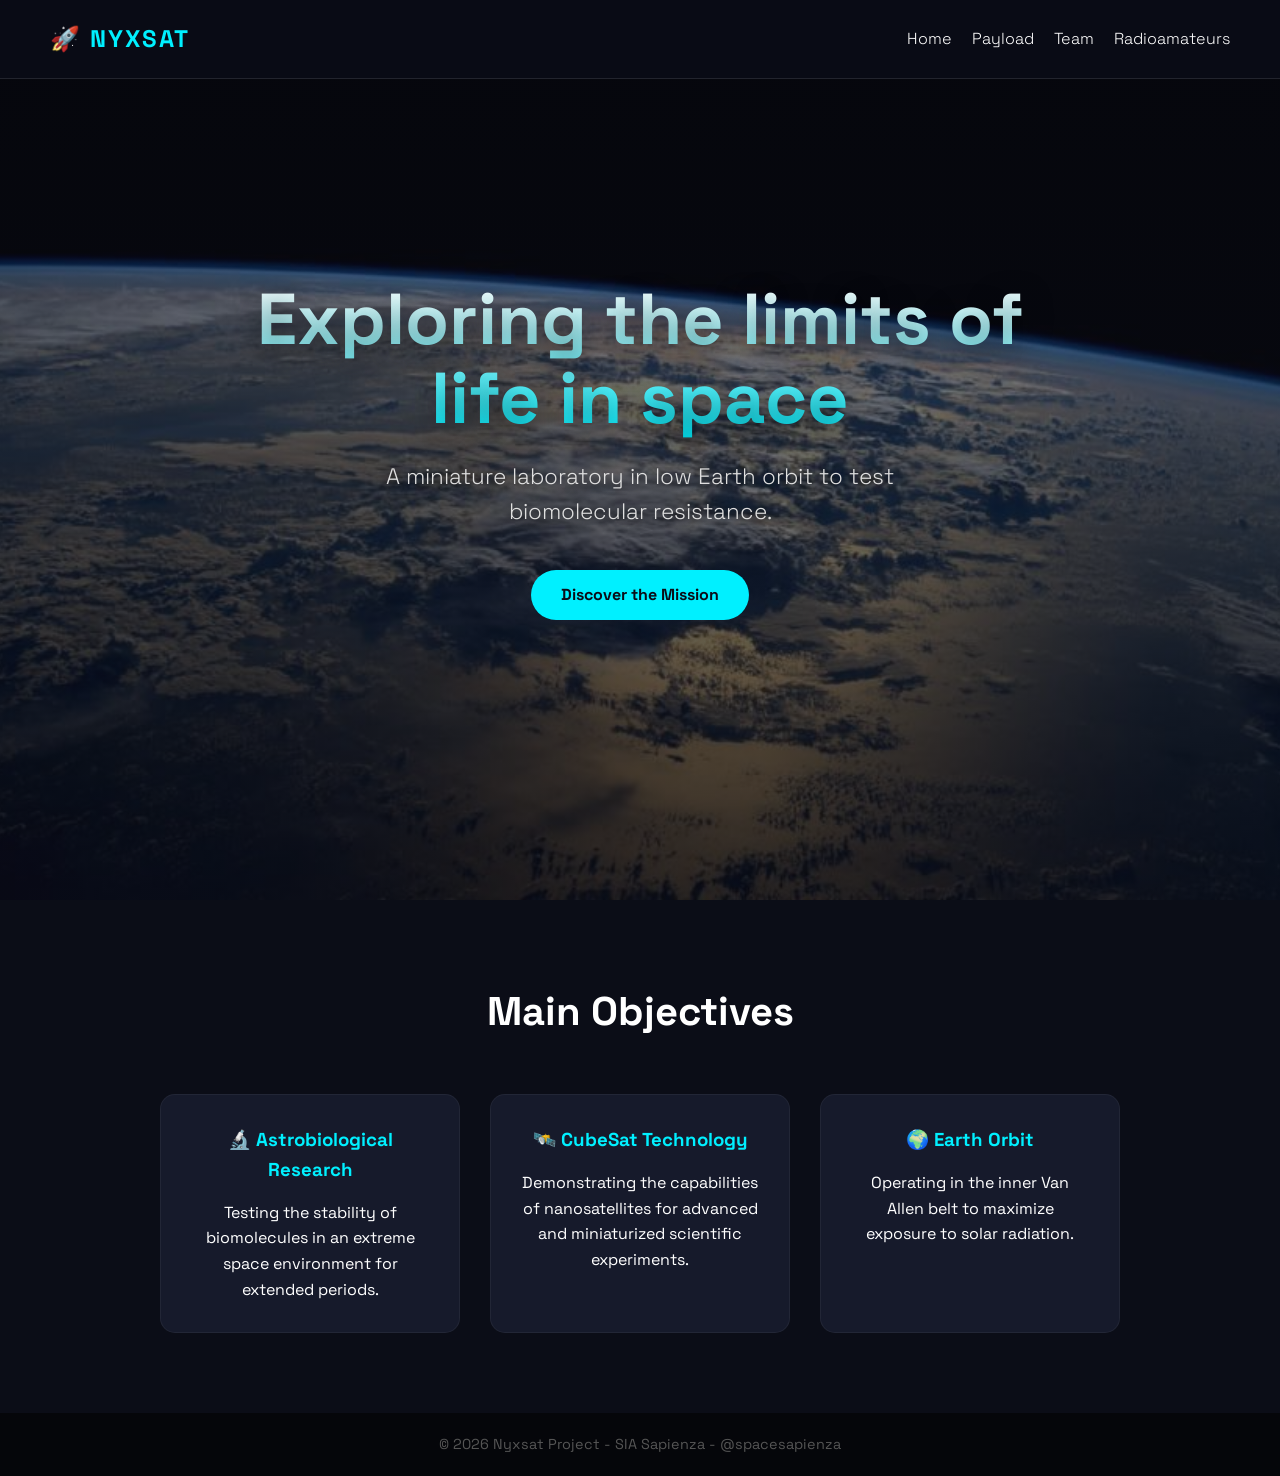
==== index.html @ 01fd977b "[FEATURE] Prima struttura del sito Struttura del sito con informazioni fittizie, mobile friendly" ====
<!DOCTYPE html>
<html lang="it">
<head>
    <meta charset="UTF-8">
    <meta name="viewport" content="width=device-width, initial-scale=1.0">
    <title>Nyxsat</title>
    <link rel="stylesheet" href="/public/css/style.css">
    <link href="https://fonts.googleapis.com/css2?family=Space+Grotesk:wght@300;400;700&display=swap" rel="stylesheet">
</head>
<body>
    <header>
        <div class="logo">🚀 Nyxsat</div>
        <button class="menu-toggle" aria-label="Toggle menu">
            <span></span>
            <span></span>
            <span></span>
        </button>
        <nav>
            <ul>
                <li><a href="/index.html">Home</a></li>
                <li><a href="/public/pages/payload.html">Payload</a></li>
                <li><a href="/public/pages/team.html">Team</a></li>
                <li><a href="/public/pages/communication.html">Radioamateurs</a></li>
            </ul>
        </nav>
    </header>
    <main>
        <section id="home" class="hero">
            <div class="hero-content">
                <h1>Exploring the limits of life in space</h1>
                <p>A miniature laboratory in low Earth orbit to test biomolecular resistance.</p>
                <a href="#mission" class="btn">Discover the Mission</a>
            </div>
        </section>
        <section id="mission" class="features">
            <h2>Main Objectives</h2>
            <div class="cards">
                <div class="card">
                    <h3>🔬 Astrobiological Research</h3>
                    <p>Testing the stability of biomolecules in an extreme space environment for extended periods.</p>
                </div>
                <div class="card">
                    <h3>🛰️ CubeSat Technology</h3>
                    <p>Demonstrating the capabilities of nanosatellites for advanced and miniaturized scientific experiments.</p>
                </div>
                <div class="card">
                    <h3>🌍 Earth Orbit</h3>
                    <p>Operating in the inner Van Allen belt to maximize exposure to solar radiation.</p>
                </div>
            </div>
        </section>
    </main>
    <footer>
        <p>&copy; 2026 Nyxsat Project - SIA Sapienza - @spacesapienza</p>
    </footer>
    <script src="/public/js/main.js"></script>
</body>
</html>
---- public/css/style.css ----
html {
    scroll-behavior: smooth;
}
* {
    margin: 0;
    padding: 0;
    box-sizing: border-box;
    font-family: 'Space Grotesk', sans-serif;
}
body {
    background-color: #0b0d17;
    color: #ffffff;
    line-height: 1.6;
}
main {
    animation: fadeIn 0.6s ease-out;
}
@keyframes fadeIn {
    from { opacity: 0; transform: translateY(10px); }
    to { opacity: 1; transform: translateY(0); }
}
header {
    display: flex;
    justify-content: space-between;
    align-items: center;
    padding: 20px 50px;
    background: rgba(11, 13, 23, 0.9);
    position: fixed;
    width: 100%;
    top: 0;
    z-index: 1000;
    backdrop-filter: blur(10px);
    border-bottom: 1px solid rgba(255, 255, 255, 0.1);
}
.logo {
    font-size: 1.5rem;
    font-weight: 700;
    color: #00f0ff;
    text-transform: uppercase;
    letter-spacing: 2px;
}
nav ul {
    list-style: none;
    display: flex;
    gap: 20px;
}
nav a {
    color: #fff;
    text-decoration: none;
    font-weight: 300;
    transition: color 0.3s;
}
nav a:hover {
    color: #00f0ff;
}
.hero {
    height: 100vh;
    display: flex;
    align-items: center;
    justify-content: center;
    text-align: center;
    background-image: linear-gradient(rgba(11, 13, 23, 0.5), rgba(11, 13, 23, 0.7)), url("/public/img/earth-from-leo.jpg");
    background-size: cover;
    background-position: center;
    background-repeat: no-repeat;
    padding: 0 20px;
}
.hero-content {
    max-width: 800px;
    z-index: 1;
}
.hero h1 {
    font-size: 4.5rem;
    margin-bottom: 20px;
    background: -webkit-linear-gradient(#fff, #00f0ff);
    -webkit-background-clip: text;
    -webkit-text-fill-color: transparent;
    text-shadow: 0 10px 30px rgba(0, 0, 0, 0.5);
    line-height: 1.1;
}
.hero p {
    font-size: 1.4rem;
    margin-bottom: 40px;
    max-width: 650px;
    margin-inline: auto;
    color: #e0e0e0;
    text-shadow: 0 2px 10px rgba(0, 0, 0, 0.8);
    font-weight: 300;
}
.page-hero {
    height: 40vh;
    display: flex;
    align-items: center;
    justify-content: center;
    text-align: center;
    background: radial-gradient(circle at center, #1a1a2e 0%, #0b0d17 100%);
    padding: 0 20px;
    margin-top: 60px;
}
.page-hero h1 {
    font-size: 3rem;
    margin-bottom: 20px;
    background: -webkit-linear-gradient(#fff, #00f0ff);
    -webkit-background-clip: text;
    -webkit-text-fill-color: transparent;
}
.content-section {
    padding: 50px;
    max-width: 900px;
    margin: 0 auto;
    font-size: 1.1rem;
    color: #ddd;
}
.content-section h2 {
    color: #00f0ff;
    margin-bottom: 25px;
    font-size: 2rem;
    text-align: center;
}
.content-section p {
    margin-bottom: 20px;
}
.btn {
    display: inline-block;
    padding: 12px 30px;
    background: #00f0ff;
    color: #0b0d17;
    text-decoration: none;
    font-weight: 700;
    border-radius: 30px;
    transition: transform 0.3s, box-shadow 0.3s;
}
.btn:hover {
    transform: translateY(-3px);
    box-shadow: 0 10px 20px rgba(0, 240, 255, 0.3);
}
.features {
    padding: 80px 50px;
    text-align: center;
}
.features h2 {
    font-size: 2.5rem;
    margin-bottom: 50px;
}
.cards {
    display: flex;
    justify-content: center;
    gap: 30px;
    flex-wrap: wrap;
}
.card {
    background: #161a2b;
    padding: 30px;
    border-radius: 15px;
    width: 300px;
    border: 1px solid rgba(255, 255, 255, 0.05);
    transition: transform 0.3s;
}
.card:hover {
    transform: translateY(-10px);
    border-color: #00f0ff;
}
.card h3 {
    margin-bottom: 15px;
    color: #00f0ff;
}
footer {
    text-align: center;
    padding: 20px;
    background: #05060a;
    color: #555;
    font-size: 0.9rem;
}

/* --- MOBILE RESPONSIVE --- */
.menu-toggle {
    display: none;
    flex-direction: column;
    gap: 6px;
    background: none;
    border: none;
    cursor: pointer;
    z-index: 1001;
}
.menu-toggle span {
    display: block;
    width: 25px;
    height: 2px;
    background: #00f0ff;
    transition: 0.3s;
}

@media (max-width: 768px) {
    header {
        padding: 15px 25px;
    }
    .menu-toggle {
        display: flex;
    }
    nav {
        position: fixed;
        top: 0;
        right: -100%;
        width: 80%;
        height: 100vh;
        background: rgba(11, 13, 23, 0.98);
        backdrop-filter: blur(20px);
        display: flex;
        align-items: center;
        justify-content: center;
        transition: 0.4s ease-in-out;
        z-index: 1000;
        border-left: 1px solid rgba(255, 255, 255, 0.1);
    }
    nav.active {
        right: 0;
    }
    nav ul {
        flex-direction: column;
        text-align: center;
        gap: 30px;
    }
    nav a {
        font-size: 1.5rem;
    }
    
    /* Hamburger Animation */
    .menu-toggle.active span:nth-child(1) {
        transform: translateY(8px) rotate(45deg);
    }
    .menu-toggle.active span:nth-child(2) {
        opacity: 0;
    }
    .menu-toggle.active span:nth-child(3) {
        transform: translateY(-8px) rotate(-45deg);
    }

    .hero h1 {
        font-size: 2.8rem;
    }
    .hero p {
        font-size: 1.1rem;
    }
    .features {
        padding: 50px 20px;
    }
    .features h2 {
        font-size: 2rem;
    }
    .cards {
        gap: 20px;
    }
    .card {
        width: 100%;
    }
    .page-hero h1 {
        font-size: 2.5rem;
    }
    .content-section {
        padding: 30px 20px;
    }
}
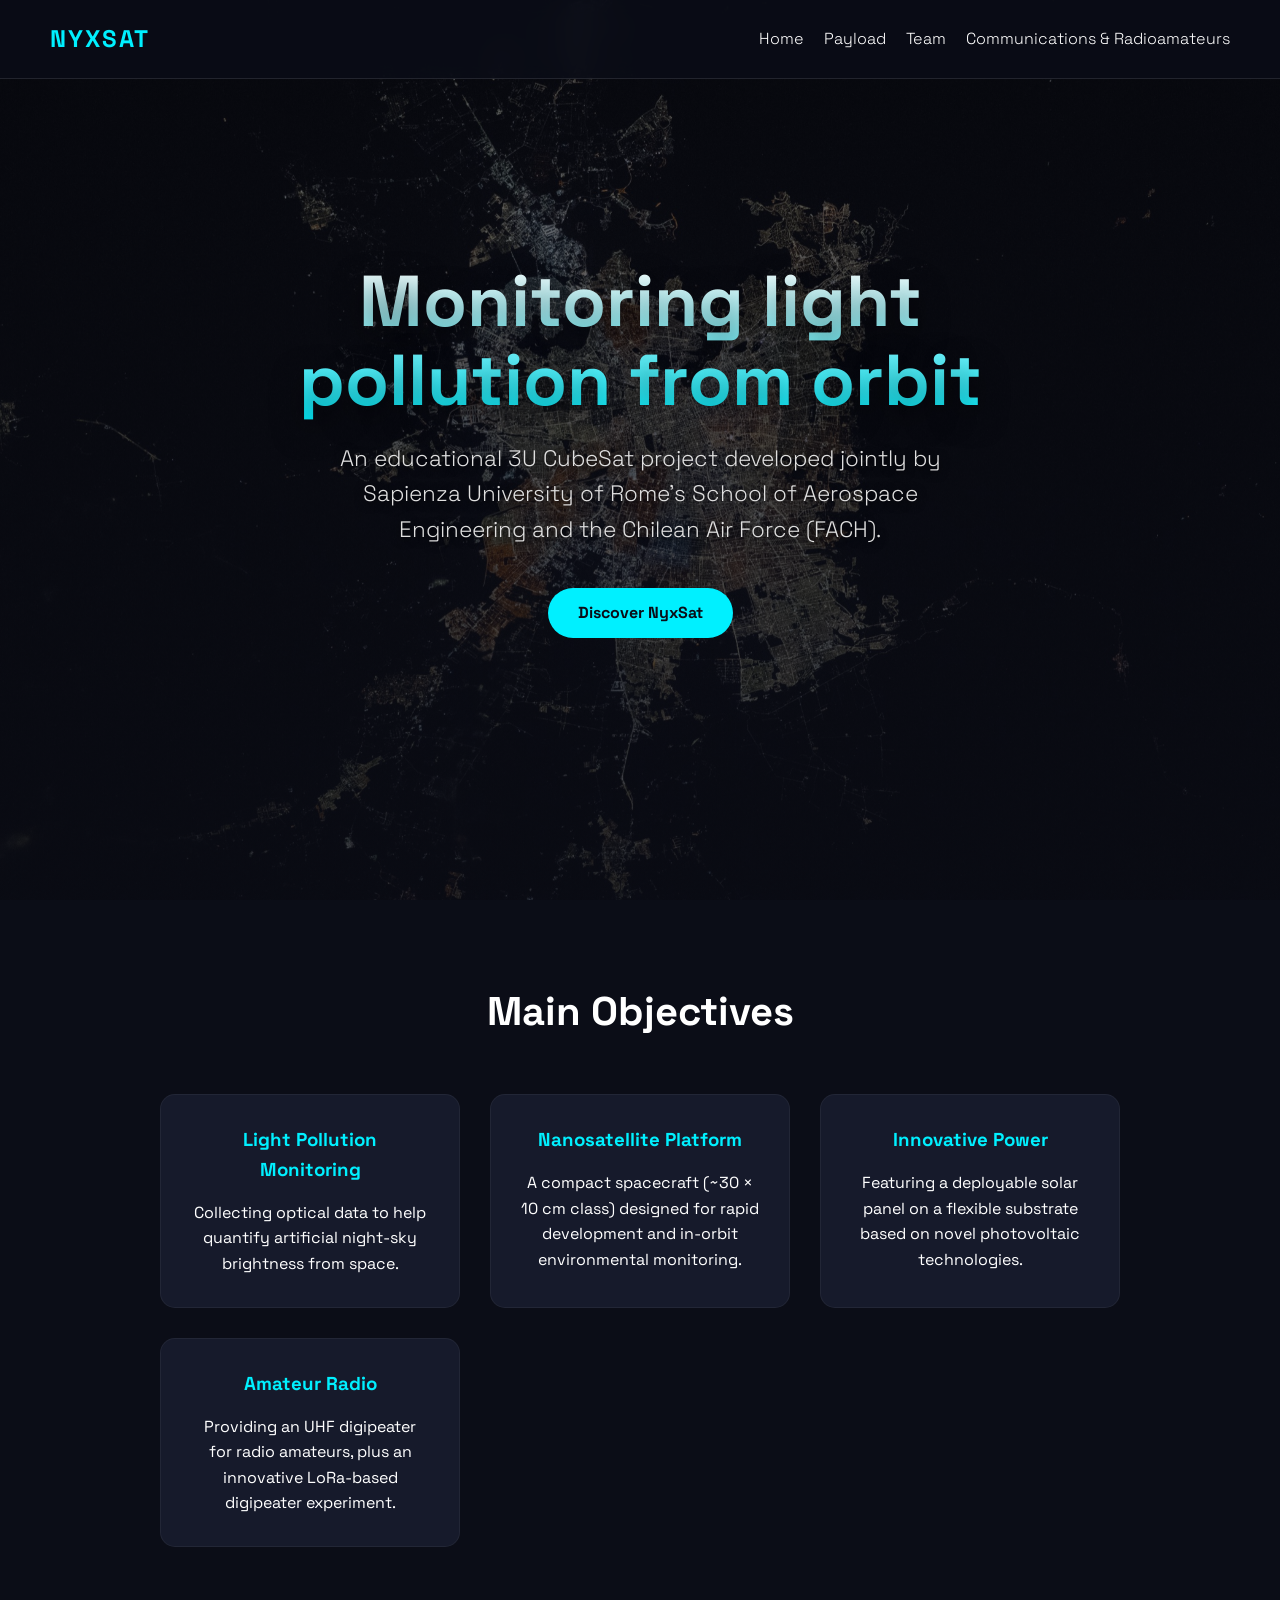
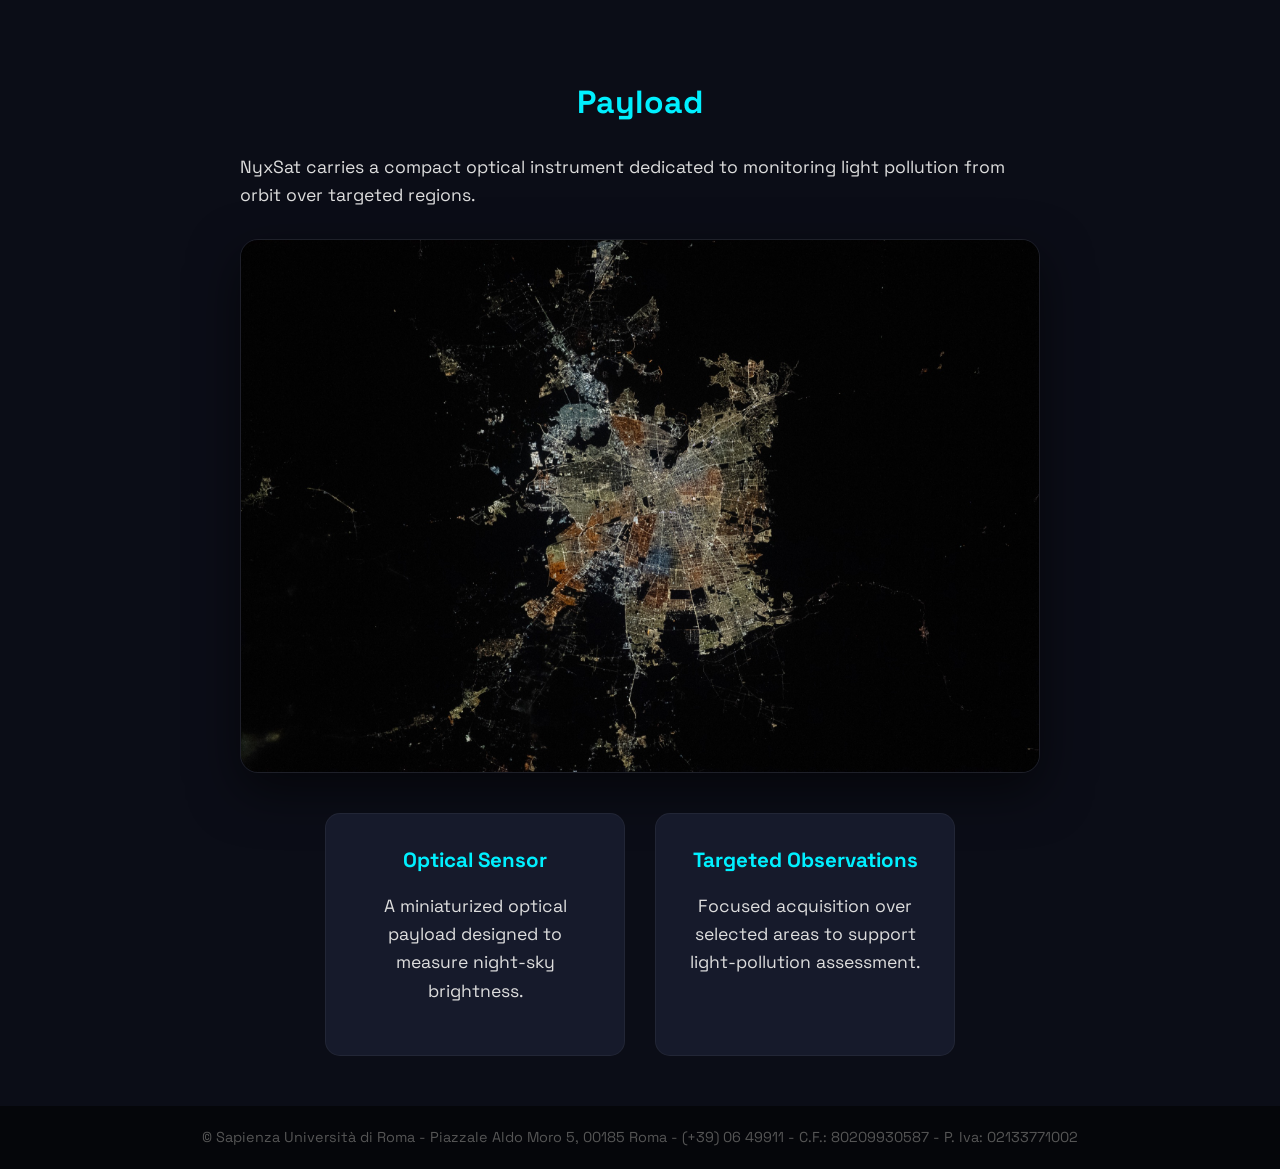
==== commit 6edd38ed: "Website updated with NyxSat informations" ====
--- a/index.html
+++ b/index.html
@@ -3,13 +3,13 @@
 <head>
     <meta charset="UTF-8">
     <meta name="viewport" content="width=device-width, initial-scale=1.0">
-    <title>Nyxsat</title>
+    <title>NyxSat</title>
     <link rel="stylesheet" href="/public/css/style.css">
     <link href="https://fonts.googleapis.com/css2?family=Space+Grotesk:wght@300;400;700&display=swap" rel="stylesheet">
 </head>
 <body>
     <header>
-        <div class="logo">🚀 Nyxsat</div>
+        <div class="logo">NyxSat</div>
         <button class="menu-toggle" aria-label="Toggle menu">
             <span></span>
             <span></span>
@@ -18,41 +18,65 @@
         <nav>
             <ul>
                 <li><a href="/index.html">Home</a></li>
-                <li><a href="/public/pages/payload.html">Payload</a></li>
+                <li><a href="#payload">Payload</a></li>
                 <li><a href="/public/pages/team.html">Team</a></li>
-                <li><a href="/public/pages/communication.html">Radioamateurs</a></li>
+	                <li><a href="/public/pages/communication.html">Communications & Radioamateurs</a></li>
             </ul>
         </nav>
     </header>
     <main>
         <section id="home" class="hero">
             <div class="hero-content">
-                <h1>Exploring the limits of life in space</h1>
-                <p>A miniature laboratory in low Earth orbit to test biomolecular resistance.</p>
-                <a href="#mission" class="btn">Discover the Mission</a>
+                <h1>Monitoring light pollution from orbit</h1>
+                <p>An educational 3U CubeSat project developed jointly by Sapienza University of Rome’s School of Aerospace Engineering and the Chilean Air Force (FACH).</p>
+                <a href="#mission" class="btn">Discover NyxSat</a>
             </div>
         </section>
         <section id="mission" class="features">
             <h2>Main Objectives</h2>
             <div class="cards">
                 <div class="card">
-                    <h3>🔬 Astrobiological Research</h3>
-                    <p>Testing the stability of biomolecules in an extreme space environment for extended periods.</p>
+                    <h3>Light Pollution Monitoring</h3>
+                    <p>Collecting optical data to help quantify artificial night-sky brightness from space.</p>
                 </div>
                 <div class="card">
-                    <h3>🛰️ CubeSat Technology</h3>
-                    <p>Demonstrating the capabilities of nanosatellites for advanced and miniaturized scientific experiments.</p>
+                    <h3>Nanosatellite Platform</h3>
+                    <p>A compact spacecraft (~30 × 10 cm class) designed for rapid development and in-orbit environmental monitoring.</p>
                 </div>
                 <div class="card">
-                    <h3>🌍 Earth Orbit</h3>
-                    <p>Operating in the inner Van Allen belt to maximize exposure to solar radiation.</p>
+                    <h3>Innovative Power</h3>
+                    <p>Featuring a deployable solar panel on a flexible substrate based on novel photovoltaic technologies.</p>
+                </div>
+                <div class="card">
+                    <h3>Amateur Radio</h3>
+                    <p>Providing an UHF digipeater for radio amateurs, plus an innovative LoRa-based digipeater experiment.</p>
                 </div>
             </div>
         </section>
-    </main>
-    <footer>
-        <p>&copy; 2026 Nyxsat Project - SIA Sapienza - @spacesapienza</p>
-    </footer>
+        <section id="payload" class="content-section">
+            <h2>Payload</h2>
+            <p>NyxSat carries a compact optical instrument dedicated to monitoring light pollution from orbit over targeted regions.</p>
+
+	            <figure class="payload-figure">
+	                <img src="/public/img/chile-night.jpg" alt="Chile (Santiago area) at night photographed from orbit, with city lights visible.">
+	            </figure>
+
+            <div class="cards">
+                <div class="card">
+                    <h3>Optical Sensor</h3>
+                    <p>A miniaturized optical payload designed to measure night-sky brightness.</p>
+                </div>
+                <div class="card">
+                    <h3>Targeted Observations</h3>
+                    <p>Focused acquisition over selected areas to support light-pollution assessment.</p>
+                </div>
+            </div>
+
+	        </section>
+	    </main>
+	    <footer>
+	        <p>© Sapienza Università di Roma - Piazzale Aldo Moro 5, 00185 Roma - (+39) 06 49911 - C.F.: 80209930587 - P. Iva: 02133771002</p>
+	    </footer>
     <script src="/public/js/main.js"></script>
 </body>
-</html>+</html>
--- a/public/css/style.css
+++ b/public/css/style.css
@@ -59,7 +59,7 @@
     align-items: center;
     justify-content: center;
     text-align: center;
-    background-image: linear-gradient(rgba(11, 13, 23, 0.5), rgba(11, 13, 23, 0.7)), url("/public/img/earth-from-leo.jpg");
+    background-image: linear-gradient(rgba(11, 13, 23, 0.55), rgba(11, 13, 23, 0.8)), url("/public/img/chile-night.jpg");
     background-size: cover;
     background-position: center;
     background-repeat: no-repeat;
@@ -97,6 +97,85 @@
     padding: 0 20px;
     margin-top: 60px;
 }
+.page-hero.team-hero {
+    background-image: linear-gradient(rgba(11, 13, 23, 0.5), rgba(11, 13, 23, 0.85)), url("/public/img/earth-from-leo.jpg");
+    background-size: cover;
+    background-position: center;
+    background-repeat: no-repeat;
+}
+.page-hero .hero-content p {
+    margin-inline: auto;
+    max-width: 760px;
+    font-size: 1.2rem;
+    color: #e0e0e0;
+    font-weight: 300;
+}
+.section-lead {
+    text-align: center;
+    max-width: 760px;
+    margin-inline: auto;
+}
+
+.partners {
+    display: flex;
+    flex-direction: column;
+    gap: 18px;
+    margin-top: 36px;
+}
+
+.partner {
+    display: flex;
+    gap: 18px;
+    align-items: center;
+    padding: 20px 22px;
+    border-radius: 18px;
+    background: rgba(255, 255, 255, 0.04);
+    border: 1px solid rgba(255, 255, 255, 0.12);
+    backdrop-filter: blur(10px);
+    transition: transform 0.25s ease, border-color 0.25s ease;
+}
+
+.partner:hover {
+    transform: translateY(-3px);
+    border-color: rgba(0, 240, 255, 0.35);
+}
+
+.partner-mark {
+    width: 62px;
+    height: 62px;
+    flex: 0 0 62px;
+    display: flex;
+    align-items: center;
+    justify-content: center;
+    border-radius: 16px;
+    background: linear-gradient(135deg, rgba(0, 240, 255, 0.95), rgba(255, 255, 255, 0.7));
+    color: #0b0d17;
+    font-weight: 800;
+    letter-spacing: 0.6px;
+    box-shadow: 0 12px 28px rgba(0, 240, 255, 0.12);
+}
+
+.partner-body {
+    text-align: left;
+}
+
+.partner-body h3 {
+    margin: 0;
+    color: #00f0ff;
+    font-size: 1.4rem;
+}
+
+.partner-body p {
+    margin: 6px 0 0;
+    opacity: 0.85;
+}
+
+@media (max-width: 700px) {
+    .partner {
+        flex-direction: column;
+        align-items: flex-start;
+    }
+}
 .page-hero h1 {
     font-size: 3rem;
     margin-bottom: 20px;
@@ -119,6 +198,24 @@
 }
 .content-section p {
     margin-bottom: 20px;
+}
+.payload-figure {
+    margin: 30px auto 40px;
+    max-width: 980px;
+}
+.payload-figure img {
+    width: 100%;
+    height: auto;
+    display: block;
+    border-radius: 18px;
+    border: 1px solid rgba(255, 255, 255, 0.08);
+    box-shadow: 0 18px 50px rgba(0, 0, 0, 0.55);
+}
+.payload-figure figcaption {
+    margin-top: 12px;
+    font-size: 0.95rem;
+    color: #a9b3c1;
+    text-align: center;
 }
 .btn {
     display: inline-block;
@@ -143,18 +240,25 @@
     margin-bottom: 50px;
 }
 .cards {
-    display: flex;
+    display: grid;
+    grid-template-columns: repeat(auto-fit, minmax(260px, 300px));
     justify-content: center;
     gap: 30px;
-    flex-wrap: wrap;
+    align-items: stretch;
+}
+
+#payload .card {
+    text-align: center;
 }
 .card {
     background: #161a2b;
     padding: 30px;
     border-radius: 15px;
-    width: 300px;
+    width: 100%;
     border: 1px solid rgba(255, 255, 255, 0.05);
     transition: transform 0.3s;
+    display: flex;
+    flex-direction: column;
 }
 .card:hover {
     transform: translateY(-10px);
@@ -259,4 +363,4 @@
     .content-section {
         padding: 30px 20px;
     }
-}+}
